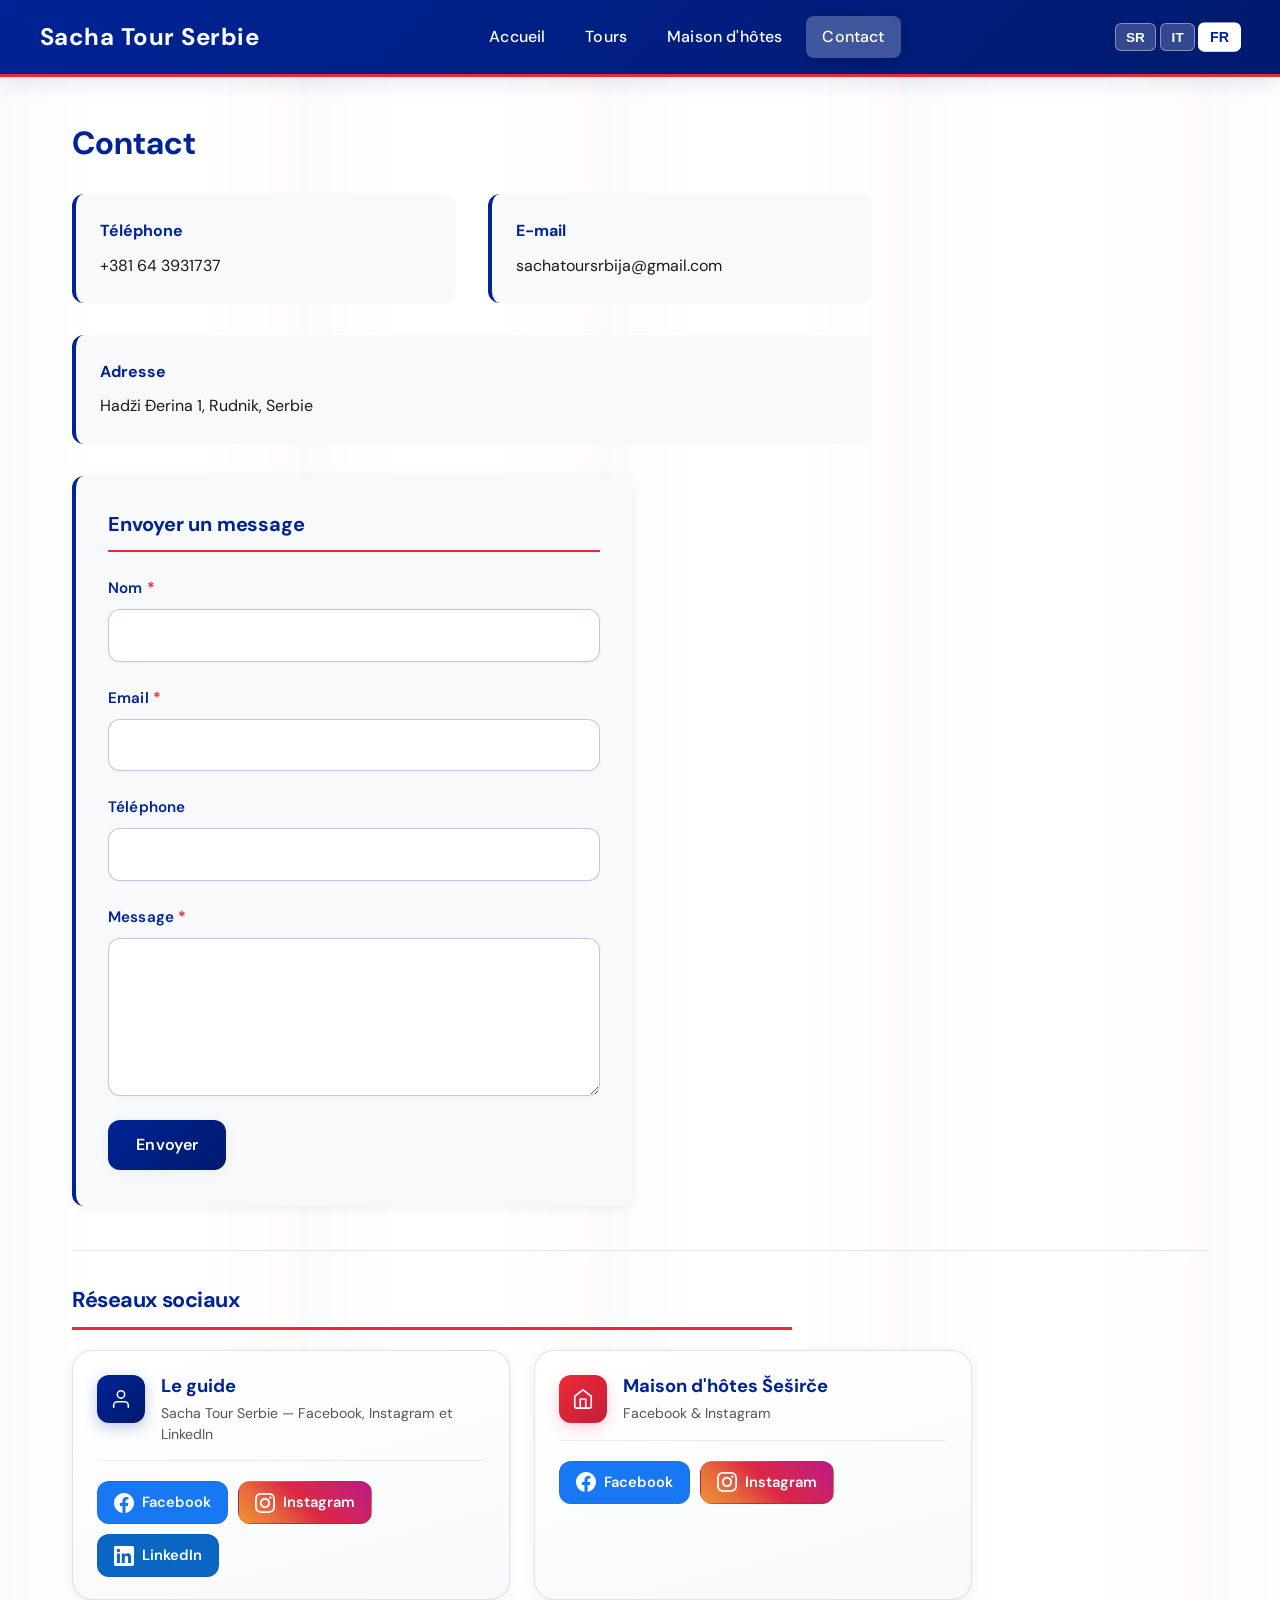
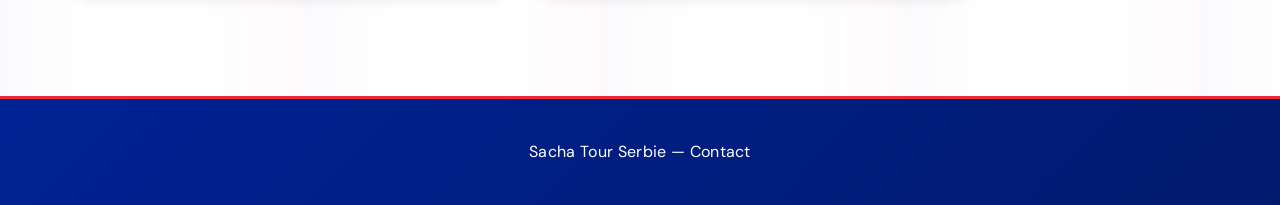
==== contact.html @ c653959e "first commit" ====
<!DOCTYPE html>
<html lang="fr">
<head>
  <meta charset="UTF-8">
  <meta name="viewport" content="width=device-width, initial-scale=1.0">
  <title>Sacha Tours — Contact</title>
  <link rel="preconnect" href="https://fonts.googleapis.com">
  <link rel="preconnect" href="https://fonts.gstatic.com" crossorigin>
  <link href="https://fonts.googleapis.com/css2?family=DM+Sans:ital,opsz,wght@0,9..40,400;0,9..40,500;0,9..40,600;0,9..40,700;1,9..40,400&display=swap" rel="stylesheet">
  <link rel="stylesheet" href="css/style.css">
</head>
<body>
  <header class="site-header">
    <div class="header-inner">
      <a href="index.html" class="site-logo" data-i18n="meta.siteName">Sacha Tours</a>
      <nav class="nav-main">
        <a href="index.html" data-i18n="nav.home">Accueil</a>
        <a href="tours.html" data-i18n="nav.tours">Tours</a>
        <a href="household.html" data-i18n="nav.household">Maison</a>
        <a href="contact.html" class="active" data-i18n="nav.contact">Contact</a>
      </nav>
      <div class="lang-switcher">
        <button type="button" data-lang="sr">SR</button>
        <button type="button" data-lang="it">IT</button>
        <button type="button" data-lang="fr">FR</button>
      </div>
    </div>
  </header>

  <main class="contact-page">
    <h1 data-i18n="contact.pageTitle">Contact</h1>
    <div class="contact-grid">
      <div class="contact-block">
        <h3 data-i18n="contact.phoneLabel">Téléphone</h3>
        <p><a href="tel:+381XXXXXXXXX" id="contact-phone">+381 XX XXX XXXX</a></p>
      </div>
      <div class="contact-block">
        <h3 data-i18n="contact.emailLabel">E-mail</h3>
        <p><a href="mailto:contact@example.com" id="contact-email">contact@example.com</a></p>
      </div>
      <div class="contact-block" style="grid-column: 1 / -1;">
        <h3 data-i18n="contact.addressLabel">Adresse</h3>
        <p id="contact-address" data-i18n="contact.address">Rue exemple 123, Belgrade, Serbie</p>
      </div>
    </div>

    <section class="contact-form-section">
      <h2 class="contact-section-title" id="contact-form-title" data-i18n="contact.formTitle">Envoyer un message</h2>
      <form class="contact-form" id="contact-form" novalidate>
        <div class="contact-form-row">
          <label for="contact-name"><span id="label-name" data-i18n="contact.formName">Nom</span> <span class="required">*</span></label>
          <input type="text" id="contact-name" name="name" required autocomplete="name">
        </div>
        <div class="contact-form-row">
          <label for="contact-email-field"><span id="label-email" data-i18n="contact.formEmail">Email</span> <span class="required">*</span></label>
          <input type="email" id="contact-email-field" name="email" required autocomplete="email">
        </div>
        <div class="contact-form-row">
          <label for="contact-phone-field"><span id="label-phone" data-i18n="contact.formPhone">Téléphone</span></label>
          <input type="tel" id="contact-phone-field" name="phone" autocomplete="tel">
        </div>
        <div class="contact-form-row">
          <label for="contact-message"><span id="label-message" data-i18n="contact.formMessage">Message</span> <span class="required">*</span></label>
          <textarea id="contact-message" name="message" rows="5" required></textarea>
        </div>
        <p class="contact-form-message" id="contact-form-feedback" aria-live="polite" hidden></p>
        <button type="submit" class="contact-form-submit" id="contact-form-send">
          <span id="btn-send-text" data-i18n="contact.formSend">Envoyer</span>
        </button>
      </form>
    </section>

    <section class="contact-social-region" aria-labelledby="contact-social-region-title">
      <h2 id="contact-social-region-title" class="contact-social-region-title" data-i18n="contact.socialBlockTitle">Réseaux sociaux</h2>
      <div class="contact-social-grid">
        <article class="contact-social-card" aria-labelledby="contact-social-guide-heading">
          <header class="contact-social-card-head">
            <span class="contact-social-card-badge contact-social-card-badge--guide" aria-hidden="true">
              <svg xmlns="http://www.w3.org/2000/svg" width="22" height="22" viewBox="0 0 24 24" fill="none" stroke="currentColor" stroke-width="1.75" stroke-linecap="round" stroke-linejoin="round"><path d="M20 21v-2a4 4 0 0 0-4-4H8a4 4 0 0 0-4 4v2"/><circle cx="12" cy="7" r="4"/></svg>
            </span>
            <div class="contact-social-card-titles">
              <h3 id="contact-social-guide-heading" class="contact-social-card-title" data-i18n="contact.guideSection">Le guide</h3>
              <p class="contact-social-card-sub" data-i18n="contact.guideSocialSubtitle">Sacha Tour Serbie</p>
            </div>
          </header>
          <div class="contact-social-buttons" id="contact-guide-links"></div>
        </article>
        <article class="contact-social-card" aria-labelledby="contact-social-house-heading">
          <header class="contact-social-card-head">
            <span class="contact-social-card-badge contact-social-card-badge--house" aria-hidden="true">
              <svg xmlns="http://www.w3.org/2000/svg" width="22" height="22" viewBox="0 0 24 24" fill="none" stroke="currentColor" stroke-width="1.75" stroke-linecap="round" stroke-linejoin="round"><path d="M3 9l9-7 9 7v11a2 2 0 0 1-2 2H5a2 2 0 0 1-2-2z"/><polyline points="9 22 9 12 15 12 15 22"/></svg>
            </span>
            <div class="contact-social-card-titles">
              <h3 id="contact-social-house-heading" class="contact-social-card-title" data-i18n="contact.householdSection">Maison d'hôtes</h3>
              <p class="contact-social-card-sub" data-i18n="contact.householdSocialSubtitle">Facebook &amp; Instagram</p>
            </div>
          </header>
          <div class="contact-social-buttons" id="contact-household-links"></div>
        </article>
      </div>
    </section>
  </main>

  <footer class="site-footer">
    <p><a href="index.html" data-i18n="meta.siteName">Sacha Tours</a> — <a href="contact.html" data-i18n="nav.contact">Contact</a></p>
  </footer>

  <script src="js/main.js"></script>
  <script>
    (function () {
      function escapeHtml(s) { var d = document.createElement('div'); d.textContent = s == null ? '' : s; return d.innerHTML; }
      function renderContact() {
        var c = window.Sacha && window.Sacha.content();
        if (!c || !c.contact) return;
        var lang = window.Sacha.lang();
        var C = c.contact;
        var phoneEl = document.getElementById('contact-phone');
        var emailEl = document.getElementById('contact-email');
        if (phoneEl) { phoneEl.textContent = C.phone || ''; phoneEl.href = 'tel:' + (C.phone || '').replace(/\s/g, ''); }
        if (emailEl) { emailEl.textContent = C.email || ''; emailEl.href = 'mailto:' + (C.email || ''); }
        var addr = document.getElementById('contact-address');
        if (addr && C.address) addr.textContent = C.address[lang] || C.address.fr || C.address;
        var emptyMsg = (C.socialEmpty && (C.socialEmpty[lang] || C.socialEmpty.fr)) || '—';
        var icons = {
          facebook: '<svg class="contact-social-btn-icon" xmlns="http://www.w3.org/2000/svg" width="20" height="20" viewBox="0 0 24 24" fill="currentColor" aria-hidden="true"><path d="M24 12.073c0-6.627-5.373-12-12-12s-12 5.373-12 12c0 5.99 4.388 10.954 10.125 11.854v-8.385H7.078v-3.47h3.047V9.43c0-3.007 1.792-4.669 4.533-4.669 1.312 0 2.686.235 2.686.235v2.953H15.83c-1.491 0-1.956.925-1.956 1.874v2.25h3.328l-.532 3.47h-2.796v8.385C19.612 23.027 24 18.062 24 12.073z"/></svg>',
          linkedin: '<svg class="contact-social-btn-icon" xmlns="http://www.w3.org/2000/svg" width="20" height="20" viewBox="0 0 24 24" fill="currentColor" aria-hidden="true"><path d="M20.447 20.452h-3.554v-5.569c0-1.328-.027-3.037-1.852-3.037-1.853 0-2.136 1.445-2.136 2.939v5.667H9.351V9h3.414v1.561h.046c.477-.9 1.637-1.85 3.37-1.85 3.601 0 4.267 2.37 4.267 5.455v6.286zM5.337 7.433c-1.144 0-2.063-.926-2.063-2.065 0-1.138.92-2.063 2.063-2.063 1.14 0 2.064.925 2.064 2.063 0 1.139-.925 2.065-2.064 2.065zm1.782 13.019H3.555V9h3.564v11.452zM22.225 0H1.771C.792 0 0 .774 0 1.729v20.542C0 23.227.792 24 1.771 24h20.451C23.2 24 24 23.227 24 22.271V1.729C24 .774 23.2 0 22.222 0h.003z"/></svg>',
          instagram: '<svg class="contact-social-btn-icon" xmlns="http://www.w3.org/2000/svg" width="20" height="20" viewBox="0 0 24 24" fill="currentColor" aria-hidden="true"><path d="M12 2.163c3.204 0 3.584.012 4.85.07 3.252.148 4.771 1.691 4.919 4.919.058 1.265.069 1.645.069 4.849 0 3.205-.012 3.584-.069 4.849-.149 3.225-1.664 4.771-4.919 4.919-1.266.058-1.644.07-4.85.07-3.204 0-3.584-.012-4.849-.07-3.26-.149-4.771-1.699-4.919-4.92-.058-1.265-.07-1.644-.07-4.849 0-3.204.013-3.583.07-4.849.149-3.227 1.664-4.771 4.919-4.919 1.266-.057 1.645-.069 4.849-.069zm0-2.163c-3.259 0-3.667.014-4.947.072-4.358.2-6.78 2.618-6.98 6.98-.059 1.281-.073 1.689-.073 4.948 0 3.259.014 3.668.072 4.948.2 4.358 2.618 6.78 6.98 6.98 1.281.058 1.689.072 4.948.072 3.259 0 3.668-.014 4.948-.072 4.354-.2 6.782-2.618 6.979-6.98.059-1.28.073-1.689.073-4.948 0-3.259-.014-3.667-.072-4.947-.196-4.354-2.617-6.78-6.979-6.98-1.281-.059-1.69-.073-4.949-.073zm0 5.838c-3.403 0-6.162 2.759-6.162 6.162s2.759 6.163 6.162 6.163 6.162-2.759 6.162-6.163c0-3.403-2.759-6.162-6.162-6.162zm0 10.162c-2.209 0-4-1.79-4-4 0-2.209 1.791-4 4-4s4 1.791 4 4c0 2.21-1.791 4-4 4zm6.406-11.845c-.796 0-1.441.645-1.441 1.44s.645 1.44 1.441 1.44c.795 0 1.439-.645 1.439-1.44s-.644-1.44-1.439-1.44z"/></svg>'
        };
        function socialBtn(url, network, label) {
          return '<a class="contact-social-btn contact-social-btn--' + escapeHtml(network) + '" href="' + escapeHtml(url) + '" target="_blank" rel="noopener noreferrer" aria-label="' + escapeHtml(label) + '">' +
            icons[network] + '<span class="contact-social-btn-label">' + escapeHtml(label) + '</span></a>';
        }
        var guide = C.guide || {};
        var guideLinks = document.getElementById('contact-guide-links');
        if (guideLinks) {
          var html = [];
          if (guide.facebook) html.push(socialBtn(guide.facebook, 'facebook', 'Facebook'));
          if (guide.instagram) html.push(socialBtn(guide.instagram, 'instagram', 'Instagram'));
          if (guide.linkedin) html.push(socialBtn(guide.linkedin, 'linkedin', 'LinkedIn'));
          guideLinks.innerHTML = html.length ? html.join('') : '<p class="contact-social-empty">' + escapeHtml(emptyMsg) + '</p>';
        }
        var house = C.household || {};
        var houseLinks = document.getElementById('contact-household-links');
        if (houseLinks) {
          var h = [];
          if (house.facebook) h.push(socialBtn(house.facebook, 'facebook', 'Facebook'));
          if (house.instagram) h.push(socialBtn(house.instagram, 'instagram', 'Instagram'));
          houseLinks.innerHTML = h.length ? h.join('') : '<p class="contact-social-empty">' + escapeHtml(emptyMsg) + '</p>';
        }
      }
      window.renderPageContent = renderContact;
      if (window.Sacha && window.Sacha.content()) renderContact();
      var form = document.getElementById('contact-form');
      var feedback = document.getElementById('contact-form-feedback');
      var sendBtn = document.getElementById('contact-form-send');
      if (form && feedback && sendBtn) {
        form.addEventListener('submit', function (e) {
          e.preventDefault();
          feedback.hidden = true;
          feedback.classList.remove('success', 'error');
          form.querySelectorAll('.contact-form-row input.error, .contact-form-row textarea.error').forEach(function (el) { el.classList.remove('error'); });
          var name = (form.querySelector('[name="name"]') || {}).value || '';
          var email = (form.querySelector('[name="email"]') || {}).value || '';
          var message = (form.querySelector('[name="message"]') || {}).value || '';
          var lang = window.Sacha ? window.Sacha.lang() : 'fr';
          var content = window.Sacha && window.Sacha.content();
          var t = content && content.contact ? function (key) { var v = content.contact[key]; return v && (v[lang] || v.fr) || key; } : function (k) { return k; };
          if (!name.trim() || !email.trim() || !message.trim()) {
            feedback.textContent = t('formError');
            feedback.classList.add('error');
            feedback.hidden = false;
            form.querySelectorAll('[name="name"], [name="email"], [name="message"]').forEach(function (el) { if (!el.value.trim()) el.classList.add('error'); });
            return;
          }
          sendBtn.disabled = true;
          feedback.textContent = t('formSuccess');
          feedback.classList.add('success');
          feedback.hidden = false;
          sendBtn.disabled = false;
        });
      }
    })();
  </script>
</body>
</html>
---- css/style.css ----
/* French flag palette */
:root {
  --france-blue: #002395;
  --france-white: #ffffff;
  --france-red: #ed2939;
  --blue-dark: #001a6e;
  --red-dark: #c41e3a;
  --text-dark: #1a1a1a;
  --text-muted: #555;
  --gray-light: #f8f9fa;
  --gray-bg: #f0f2f5;
  --shadow: 0 4px 20px rgba(0, 35, 149, 0.12);
  --shadow-hover: 0 12px 40px rgba(0, 35, 149, 0.2);
  --shadow-soft: 0 2px 12px rgba(0, 0, 0, 0.06);
  --radius: 12px;
  --radius-lg: 20px;
  --transition: 0.25s ease;
  --transition-slow: 0.4s ease;
}

* {
  box-sizing: border-box;
  margin: 0;
  padding: 0;
}

html {
  scroll-behavior: smooth;
}

body {
  font-family: 'DM Sans', 'Segoe UI', system-ui, -apple-system, sans-serif;
  color: var(--text-dark);
  line-height: 1.65;
  background: var(--france-white);
  background-image:
    linear-gradient(180deg, transparent 0%, transparent 100%),
    linear-gradient(90deg, rgba(0, 35, 149, 0.02) 0%, transparent 33%, transparent 66%, rgba(237, 41, 57, 0.02) 100%);
  background-size: 100% 100%, 300px 100%;
}

img {
  max-width: 100%;
  height: auto;
  display: block;
}

a {
  color: var(--france-blue);
  text-decoration: none;
  transition: color var(--transition);
}
a:hover {
  color: var(--red-dark);
}

/* Header */
.site-header {
  background: linear-gradient(135deg, var(--france-blue) 0%, var(--blue-dark) 100%);
  color: var(--france-white);
  padding: 1rem 2rem;
  position: sticky;
  top: 0;
  z-index: 100;
  box-shadow: var(--shadow);
  border-bottom: 3px solid var(--france-red);
}

.header-inner {
  max-width: 1200px;
  margin: 0 auto;
  display: flex;
  align-items: center;
  justify-content: space-between;
  flex-wrap: wrap;
  gap: 1rem;
}

.site-logo {
  font-weight: 700;
  font-size: 1.5rem;
  letter-spacing: 0.02em;
  color: var(--france-white);
  transition: opacity var(--transition), transform var(--transition);
}
.site-logo:hover {
  color: var(--france-white);
  opacity: 0.95;
  transform: translateY(-1px);
}

.nav-main {
  display: flex;
  gap: 0.5rem;
  flex-wrap: wrap;
}

.nav-main a {
  color: var(--france-white);
  padding: 0.5rem 1rem;
  border-radius: 8px;
  font-weight: 500;
  letter-spacing: 0.01em;
  transition: background var(--transition), color var(--transition), transform var(--transition);
}
.nav-main a:hover,
.nav-main a.active {
  background: rgba(255, 255, 255, 0.2);
  color: var(--france-white);
}
.nav-main a.active {
  background: rgba(255, 255, 255, 0.25);
  box-shadow: 0 2px 8px rgba(0, 0, 0, 0.15);
}

.lang-switcher {
  display: flex;
  gap: 0.25rem;
}

.lang-switcher button {
  background: rgba(255, 255, 255, 0.2);
  border: 1px solid rgba(255, 255, 255, 0.4);
  color: var(--france-white);
  padding: 0.35rem 0.65rem;
  border-radius: 6px;
  cursor: pointer;
  font-size: 0.85rem;
  font-weight: 600;
  transition: background var(--transition), border-color var(--transition), transform var(--transition);
}
.lang-switcher button:hover,
.lang-switcher button.active {
  background: var(--france-white);
  color: var(--france-blue);
  border-color: var(--france-white);
  transform: scale(1.05);
}

/* Main content */
main {
  min-height: 60vh;
  max-width: 1200px;
  margin: 0 auto;
  padding: 2.5rem 2rem;
}

/* Hero */
.hero {
  position: relative;
  min-height: 440px;
  display: flex;
  align-items: center;
  justify-content: center;
  text-align: center;
  color: var(--france-white);
  border-radius: var(--radius-lg);
  overflow: hidden;
  margin-bottom: 3.5rem;
  box-shadow: var(--shadow-hover);
}

.hero::after {
  content: '';
  position: absolute;
  bottom: 0;
  left: 0;
  right: 0;
  height: 6px;
  background: linear-gradient(90deg, var(--france-blue) 33%, var(--france-white) 33%, var(--france-white) 66%, var(--france-red) 66%);
  z-index: 2;
}

.hero-bg {
  position: absolute;
  inset: 0;
  background:
    radial-gradient(ellipse 120% 80% at 20% 20%, rgba(255, 255, 255, 0.12) 0%, transparent 50%),
    radial-gradient(ellipse 90% 70% at 85% 75%, rgba(237, 41, 57, 0.25) 0%, transparent 45%),
    linear-gradient(135deg, var(--france-blue) 0%, var(--blue-dark) 50%, var(--france-red) 100%);
  z-index: 0;
  transition: filter var(--transition-slow);
}

.hero:hover .hero-bg {
  filter: brightness(1.04);
}

@media (prefers-reduced-motion: reduce) {
  .hero-bg {
    transition: none;
  }
  .hero:hover .hero-bg {
    filter: none;
  }
}

.hero-overlay {
  position: absolute;
  inset: 0;
  background: linear-gradient(135deg, rgba(0, 35, 149, 0.88) 0%, rgba(0, 26, 110, 0.82) 50%, rgba(237, 41, 57, 0.65) 100%);
  z-index: 1;
}

.hero-content {
  position: relative;
  z-index: 2;
  padding: 2.5rem 2rem;
  max-width: 720px;
}

.hero h1 {
  font-size: clamp(1.85rem, 4.5vw, 2.75rem);
  margin-bottom: 1rem;
  font-weight: 700;
  letter-spacing: -0.02em;
  text-shadow: 0 2px 20px rgba(0, 0, 0, 0.35);
  line-height: 1.2;
}

.hero .subtitle {
  font-size: 1.15rem;
  margin-bottom: 1.5rem;
  opacity: 0.98;
  text-shadow: 0 1px 8px rgba(0, 0, 0, 0.2);
  max-width: 36em;
  margin-left: auto;
  margin-right: auto;
}

.hero .custom-note {
  background: rgba(255, 255, 255, 0.18);
  border-left: 4px solid var(--france-white);
  padding: 1rem 1.25rem;
  text-align: left;
  border-radius: 0 10px 10px 0;
  font-size: 0.95rem;
  backdrop-filter: blur(8px);
  box-shadow: var(--shadow-soft);
}

/* Section titles */
.section-title {
  font-size: 1.85rem;
  font-weight: 700;
  color: var(--france-blue);
  margin-bottom: 1.5rem;
  text-align: center;
  letter-spacing: -0.02em;
  position: relative;
  display: inline-block;
  width: 100%;
}
.section-title::after {
  content: '';
  display: block;
  width: 60px;
  height: 4px;
  background: linear-gradient(90deg, var(--france-blue), var(--france-red));
  margin: 0.75rem auto 0;
  border-radius: 2px;
}

/* Testimonials */
.testimonials {
  margin-bottom: 3.5rem;
}

.testimonials-grid {
  display: grid;
  grid-template-columns: repeat(auto-fit, minmax(280px, 1fr));
  gap: 1.5rem;
}

.testimonial-card {
  background: var(--france-white);
  border-radius: var(--radius);
  padding: 1.75rem;
  border-top: 4px solid var(--france-blue);
  box-shadow: var(--shadow);
  transition: box-shadow var(--transition), transform var(--transition), border-color var(--transition);
  border: 1px solid rgba(0, 35, 149, 0.08);
  border-top: 4px solid var(--france-blue);
}
.testimonial-card:hover {
  box-shadow: var(--shadow-hover);
  transform: translateY(-4px);
  border-top-color: var(--france-red);
}

.testimonial-card blockquote {
  font-style: italic;
  color: var(--text-dark);
  margin-bottom: 1rem;
  font-size: 1.02rem;
}

.testimonial-card .author {
  color: var(--france-red);
  font-weight: 600;
  font-size: 0.9rem;
}

/* Gallery grid */
.gallery-section {
  margin-bottom: 3.5rem;
}

.gallery-grid {
  display: grid;
  grid-template-columns: repeat(auto-fill, minmax(200px, 1fr));
  gap: 1.25rem;
}

.gallery-grid img {
  width: 100%;
  aspect-ratio: 4/3;
  object-fit: cover;
  border-radius: var(--radius);
  box-shadow: var(--shadow);
  transition: transform var(--transition), box-shadow var(--transition);
  border: 2px solid rgba(255, 255, 255, 0.9);
}
.gallery-grid img:hover {
  transform: scale(1.03);
  box-shadow: var(--shadow-hover);
}

/* Guide section */
.guide-section {
  display: grid;
  grid-template-columns: 1fr 1.5fr;
  gap: 2rem;
  align-items: center;
  margin-bottom: 3.5rem;
  padding: 2.5rem;
  background: linear-gradient(135deg, var(--gray-light) 0%, var(--france-white) 50%, rgba(237, 41, 57, 0.04) 100%);
  border-radius: var(--radius-lg);
  border: 1px solid rgba(0, 35, 149, 0.1);
  box-shadow: var(--shadow-soft);
}

@media (max-width: 768px) {
  .guide-section {
    grid-template-columns: 1fr;
    text-align: center;
  }
}

.guide-section .guide-image-wrap {
  position: relative;
  border-radius: var(--radius);
  overflow: hidden;
  box-shadow: var(--shadow);
  aspect-ratio: 1;
  width: 100%;
  background: linear-gradient(135deg, var(--france-blue), var(--france-red));
  min-height: 200px;
}
.guide-section .guide-image-wrap.img-placeholder {
  display: flex;
  align-items: center;
  justify-content: center;
  color: var(--france-white);
  font-size: 0.9rem;
}
.guide-section .guide-image-wrap .guide-image {
  position: absolute;
  inset: 0;
  width: 100%;
  height: 100%;
  object-fit: cover;
  display: block;
}

.guide-section h3 {
  color: var(--france-blue);
  margin-bottom: 0.5rem;
}

.guide-section .guide-desc {
  color: var(--text-muted);
}

/* Tour cards */
.tours-intro {
  text-align: center;
  margin-bottom: 2.5rem;
  padding: 0 1rem;
}

.tours-intro h1 {
  color: var(--france-blue);
  margin-bottom: 0.5rem;
  font-weight: 700;
  letter-spacing: -0.02em;
}

.tours-intro p {
  color: var(--text-muted);
  font-size: 1.05rem;
}

.tours-grid {
  display: grid;
  grid-template-columns: repeat(auto-fill, minmax(300px, 1fr));
  gap: 1.75rem;
}

.tour-card {
  background: var(--france-white);
  border-radius: var(--radius-lg);
  overflow: hidden;
  box-shadow: var(--shadow);
  border: 1px solid rgba(0, 35, 149, 0.1);
  transition: box-shadow var(--transition), transform var(--transition), border-color var(--transition);
  cursor: pointer;
  text-decoration: none;
  color: inherit;
  display: block;
}
.tour-card:hover {
  box-shadow: var(--shadow-hover);
  transform: translateY(-6px);
  color: inherit;
  border-color: rgba(0, 35, 149, 0.2);
}

.tour-card-image {
  width: 100%;
  aspect-ratio: 16/10;
  object-fit: cover;
  background: linear-gradient(135deg, var(--gray-light), var(--gray-bg));
  transition: transform var(--transition-slow);
}
.tour-card:hover .tour-card-image {
  transform: scale(1.05);
}

.tour-card-body {
  padding: 1.5rem;
}

.tour-card h3 {
  color: var(--france-blue);
  margin-bottom: 0.5rem;
  font-size: 1.25rem;
  font-weight: 700;
  letter-spacing: -0.01em;
}

.tour-card .short-desc {
  color: var(--text-muted);
  font-size: 0.95rem;
  margin-bottom: 1rem;
  line-height: 1.5;
}

.tour-card .price {
  color: var(--france-red);
  font-weight: 700;
  font-size: 1.15rem;
}

/* Tour detail */
.tour-detail-header {
  margin-bottom: 2rem;
}

.tour-detail-header h1 {
  color: var(--france-blue);
  margin-bottom: 0.5rem;
}

.tour-detail-header .price-tag {
  font-size: 1.25rem;
  color: var(--france-red);
  font-weight: 700;
}

.tour-detail-content {
  display: grid;
  grid-template-columns: 1fr 320px;
  gap: 2rem;
  align-items: start;
}

@media (max-width: 900px) {
  .tour-detail-content {
    grid-template-columns: 1fr;
  }
}

.tour-detail-details {
  margin-bottom: 1.5rem;
}

.tour-detail-details h2 {
  font-size: 1.25rem;
  color: var(--france-blue);
  margin-bottom: 0.75rem;
}

.tour-gallery {
  display: grid;
  grid-template-columns: repeat(auto-fill, minmax(180px, 1fr));
  gap: 1rem;
  margin-top: 1.5rem;
}

.tour-gallery img {
  width: 100%;
  aspect-ratio: 4/3;
  object-fit: cover;
  border-radius: var(--radius);
  cursor: pointer;
  transition: transform var(--transition);
}
.tour-gallery img:hover {
  transform: scale(1.03);
}

.tour-detail-sidebar {
  position: sticky;
  top: 100px;
  background: var(--gray-light);
  padding: 1.5rem;
  border-radius: var(--radius);
  border: 1px solid rgba(0, 35, 149, 0.1);
}

.tour-detail-sidebar .price-box {
  font-size: 1.5rem;
  color: var(--france-red);
  font-weight: 700;
  margin-bottom: 1rem;
}

.back-link {
  display: inline-flex;
  align-items: center;
  gap: 0.5rem;
  color: var(--france-blue);
  font-weight: 600;
  margin-bottom: 1rem;
  transition: color var(--transition), gap var(--transition);
}
.back-link:hover {
  color: var(--red-dark);
  gap: 0.65rem;
}

/* Household */
.household-intro {
  margin-bottom: 2rem;
}

.household-intro h1 {
  color: var(--france-blue);
  margin-bottom: 1rem;
}

.household-offers {
  margin: 2rem 0;
}

.household-offers h2 {
  font-size: 1.25rem;
  color: var(--france-blue);
  margin-bottom: 1rem;
}

.household-offers ul {
  list-style: none;
}

.household-offers li {
  padding: 0.5rem 0;
  padding-left: 1.5rem;
  position: relative;
}
.household-offers li::before {
  content: '';
  position: absolute;
  left: 0;
  top: 0.85em;
  width: 8px;
  height: 8px;
  background: var(--france-red);
  border-radius: 50%;
}

.household-gallery {
  display: grid;
  grid-template-columns: repeat(auto-fill, minmax(260px, 1fr));
  gap: 1rem;
  margin: 2rem 0;
}

.household-gallery img {
  width: 100%;
  aspect-ratio: 4/3;
  object-fit: cover;
  border-radius: var(--radius);
  box-shadow: var(--shadow);
}

.household-social {
  margin-top: 2rem;
  padding: 1.5rem;
  background: var(--gray-light);
  border-radius: var(--radius);
}

.household-social h3 {
  color: var(--france-blue);
  margin-bottom: 1rem;
}

.household-social .social-links {
  display: flex;
  gap: 1rem;
  flex-wrap: wrap;
}

.household-social a {
  display: inline-flex;
  align-items: center;
  gap: 0.5rem;
  padding: 0.5rem 1rem;
  background: var(--france-blue);
  color: var(--france-white) !important;
  border-radius: 8px;
  font-weight: 500;
  transition: background var(--transition), transform var(--transition);
}
.household-social a:hover {
  background: var(--blue-dark);
  color: var(--france-white);
  transform: translateY(-2px);
}

/* Contact */
.contact-grid {
  display: grid;
  grid-template-columns: 1fr 1fr;
  gap: 2rem;
  max-width: 800px;
}

@media (max-width: 600px) {
  .contact-grid {
    grid-template-columns: 1fr;
  }
}

.contact-page h1 {
  color: var(--france-blue);
  margin-bottom: 1.5rem;
}

.contact-block {
  padding: 1.5rem;
  background: var(--gray-light);
  border-radius: var(--radius);
  border-left: 4px solid var(--france-blue);
  transition: box-shadow var(--transition), transform var(--transition);
}
.contact-block:hover {
  box-shadow: var(--shadow-soft);
  transform: translateX(4px);
}

.contact-block h3 {
  font-size: 1rem;
  color: var(--france-blue);
  margin-bottom: 0.5rem;
}

.contact-block p,
.contact-block a {
  color: var(--text-dark);
}

.contact-section-title {
  font-size: 1.1rem;
  color: var(--france-blue);
  margin: 2rem 0 1rem;
  padding-bottom: 0.5rem;
  border-bottom: 2px solid var(--france-red);
}

/* Contact form */
.contact-form-section {
  max-width: 560px;
  margin-top: 2rem;
  padding: 2rem 2rem 2.25rem;
  background: var(--gray-light);
  border-radius: var(--radius);
  border-left: 4px solid var(--france-blue);
  box-shadow: var(--shadow-soft);
  transition: box-shadow var(--transition), transform var(--transition);
}

.contact-form-section:hover {
  box-shadow: var(--shadow);
}

.contact-form-section .contact-section-title {
  margin-top: 0;
  margin-bottom: 1.5rem;
  font-size: 1.25rem;
  font-weight: 700;
  letter-spacing: -0.01em;
  padding-bottom: 0.6rem;
  border-bottom: 2px solid var(--france-red);
}

.contact-form {
  display: flex;
  flex-direction: column;
  gap: 1.5rem;
}

.contact-form-row {
  display: flex;
  flex-direction: column;
}

.contact-form-row label {
  display: block;
  font-size: 0.95rem;
  font-weight: 600;
  color: var(--france-blue);
  margin-bottom: 0.5rem;
  letter-spacing: 0.01em;
}

.contact-form-row .required {
  color: var(--france-red);
  font-weight: 700;
}

.contact-form-row input,
.contact-form-row textarea {
  width: 100%;
  padding: 0.75rem 1rem;
  font: inherit;
  font-size: 1rem;
  border: 1px solid rgba(0, 35, 149, 0.25);
  border-radius: var(--radius);
  background: var(--france-white);
  color: var(--text-dark);
  transition: border-color var(--transition), box-shadow var(--transition);
  box-shadow: 0 1px 3px rgba(0, 0, 0, 0.04);
}

.contact-form-row input::placeholder,
.contact-form-row textarea::placeholder {
  color: var(--text-muted);
  opacity: 0.8;
}

.contact-form-row input:focus,
.contact-form-row textarea:focus {
  outline: none;
  border-color: var(--france-blue);
  box-shadow: 0 0 0 3px rgba(0, 35, 149, 0.15);
}

.contact-form-row input.error,
.contact-form-row textarea.error {
  border-color: var(--france-red);
  box-shadow: 0 0 0 2px rgba(237, 41, 57, 0.15);
}

.contact-form-row textarea {
  resize: vertical;
  min-height: 140px;
}

.contact-form-message {
  font-size: 0.95rem;
  padding: 1rem 1.25rem;
  border-radius: var(--radius);
  margin: 0;
  font-weight: 500;
}

.contact-form-message.success {
  background: rgba(0, 35, 149, 0.08);
  color: var(--france-blue);
  border: 1px solid rgba(0, 35, 149, 0.2);
}

.contact-form-message.error {
  background: rgba(237, 41, 57, 0.08);
  color: var(--red-dark);
  border: 1px solid rgba(237, 41, 57, 0.25);
}

.contact-form-submit {
  align-self: flex-start;
  padding: 0.75rem 1.75rem;
  font: inherit;
  font-size: 1rem;
  font-weight: 600;
  letter-spacing: 0.02em;
  color: var(--france-white);
  background: linear-gradient(135deg, var(--france-blue) 0%, var(--blue-dark) 100%);
  border: none;
  border-radius: var(--radius);
  cursor: pointer;
  box-shadow: var(--shadow-soft);
  transition: box-shadow var(--transition), transform var(--transition), opacity var(--transition);
}

.contact-form-submit:hover {
  box-shadow: var(--shadow);
  transform: translateY(-2px);
  opacity: 0.98;
}

.contact-form-submit:disabled {
  opacity: 0.7;
  cursor: not-allowed;
  transform: none;
}

.contact-links {
  display: flex;
  flex-wrap: wrap;
  gap: 0.75rem;
}

.contact-links a {
  display: inline-flex;
  align-items: center;
  gap: 0.4rem;
  padding: 0.4rem 0.8rem;
  background: var(--france-white);
  border: 1px solid var(--france-blue);
  color: var(--france-blue);
  border-radius: 8px;
  font-size: 0.9rem;
  transition: background var(--transition), color var(--transition);
}
.contact-links a:hover {
  background: var(--france-blue);
  color: var(--france-white);
}

/* Contact — social cards */
.contact-social-region {
  margin-top: 2.75rem;
  padding-top: 2rem;
  border-top: 1px solid rgba(0, 35, 149, 0.12);
}

.contact-social-region-title {
  font-size: 1.35rem;
  font-weight: 700;
  color: var(--france-blue);
  letter-spacing: -0.02em;
  margin-bottom: 1.25rem;
  padding-bottom: 0.5rem;
  border-bottom: 3px solid var(--france-red);
  max-width: 720px;
}

.contact-social-grid {
  display: grid;
  grid-template-columns: repeat(2, 1fr);
  gap: 1.5rem;
  max-width: 900px;
}

@media (max-width: 700px) {
  .contact-social-grid {
    grid-template-columns: 1fr;
  }
}

.contact-social-card {
  background: linear-gradient(165deg, var(--france-white) 0%, var(--gray-light) 100%);
  border: 1px solid rgba(0, 35, 149, 0.12);
  border-radius: var(--radius-lg);
  padding: 1.5rem 1.5rem 1.35rem;
  box-shadow: var(--shadow-soft);
  transition: box-shadow var(--transition), border-color var(--transition), transform var(--transition);
}

.contact-social-card:hover {
  box-shadow: var(--shadow);
  border-color: rgba(0, 35, 149, 0.2);
}

.contact-social-card-head {
  display: flex;
  align-items: flex-start;
  gap: 1rem;
  margin-bottom: 1.25rem;
  padding-bottom: 1rem;
  border-bottom: 1px solid rgba(0, 35, 149, 0.08);
}

.contact-social-card-badge {
  flex-shrink: 0;
  width: 48px;
  height: 48px;
  display: flex;
  align-items: center;
  justify-content: center;
  border-radius: var(--radius);
  color: var(--france-white);
}

.contact-social-card-badge--guide {
  background: linear-gradient(135deg, var(--france-blue) 0%, var(--blue-dark) 100%);
  box-shadow: 0 4px 14px rgba(0, 35, 149, 0.25);
}

.contact-social-card-badge--house {
  background: linear-gradient(135deg, var(--france-red) 0%, var(--red-dark) 100%);
  box-shadow: 0 4px 14px rgba(237, 41, 57, 0.22);
}

.contact-social-card-titles {
  min-width: 0;
}

.contact-social-card-title {
  font-size: 1.15rem;
  font-weight: 700;
  color: var(--france-blue);
  margin: 0 0 0.35rem;
  line-height: 1.25;
}

.contact-social-card-sub {
  font-size: 0.88rem;
  color: var(--text-muted);
  line-height: 1.45;
  margin: 0;
}

.contact-social-buttons {
  display: flex;
  flex-wrap: wrap;
  gap: 0.65rem;
}

.contact-social-empty {
  font-size: 0.9rem;
  color: var(--text-muted);
  font-style: italic;
  margin: 0;
}

.contact-social-btn {
  display: inline-flex;
  align-items: center;
  gap: 0.5rem;
  padding: 0.65rem 1rem;
  font-size: 0.92rem;
  font-weight: 600;
  text-decoration: none;
  border-radius: var(--radius);
  border: 1px solid transparent;
  transition: transform var(--transition), box-shadow var(--transition), background var(--transition), color var(--transition), border-color var(--transition);
}

.contact-social-btn-icon {
  flex-shrink: 0;
  width: 20px;
  height: 20px;
}

.contact-social-btn-label {
  line-height: 1;
}

.contact-social-btn--facebook {
  background: #1877f2;
  color: #fff;
  border-color: rgba(0, 0, 0, 0.06);
}

.contact-social-btn--facebook:hover {
  background: #166fe5;
  color: #fff;
  transform: translateY(-2px);
  box-shadow: 0 6px 20px rgba(24, 119, 242, 0.35);
}

.contact-social-btn--instagram {
  background: linear-gradient(45deg, #f09433 0%, #e6683c 25%, #dc2743 50%, #cc2366 75%, #bc1888 100%);
  color: #fff;
  border-color: rgba(0, 0, 0, 0.08);
}

.contact-social-btn--instagram:hover {
  color: #fff;
  filter: brightness(1.05);
  transform: translateY(-2px);
  box-shadow: 0 6px 20px rgba(188, 24, 136, 0.35);
}

.contact-social-btn--linkedin {
  background: #0a66c2;
  color: #fff;
  border-color: rgba(0, 0, 0, 0.06);
}

.contact-social-btn--linkedin:hover {
  background: #095195;
  color: #fff;
  transform: translateY(-2px);
  box-shadow: 0 6px 20px rgba(10, 102, 194, 0.35);
}

@media (prefers-reduced-motion: reduce) {
  .contact-social-card:hover,
  .contact-social-btn--facebook:hover,
  .contact-social-btn--instagram:hover,
  .contact-social-btn--linkedin:hover {
    transform: none;
  }
}

/* Footer */
.site-footer {
  background: linear-gradient(135deg, var(--france-blue) 0%, var(--blue-dark) 100%);
  color: var(--france-white);
  padding: 2.5rem 2rem;
  margin-top: 3.5rem;
  text-align: center;
  border-top: 3px solid var(--france-red);
}

.site-footer p {
  letter-spacing: 0.02em;
}

.site-footer a {
  color: var(--france-white);
  transition: opacity var(--transition);
}
.site-footer a:hover {
  text-decoration: underline;
  opacity: 0.95;
}

/* Lightbox for tour gallery */
.lightbox {
  display: none;
  position: fixed;
  inset: 0;
  background: rgba(0, 0, 0, 0.9);
  z-index: 1000;
  align-items: center;
  justify-content: center;
  padding: 2rem;
}
.lightbox.active {
  display: flex;
}

.lightbox img {
  max-width: 90%;
  max-height: 90vh;
  object-fit: contain;
  border-radius: 8px;
}

.lightbox-close {
  position: absolute;
  top: 1rem;
  right: 1.5rem;
  background: var(--france-white);
  color: var(--france-blue);
  border: none;
  width: 40px;
  height: 40px;
  border-radius: 50%;
  font-size: 1.5rem;
  cursor: pointer;
  line-height: 1;
  transition: background var(--transition), color var(--transition);
}
.lightbox-close:hover {
  background: var(--france-red);
  color: var(--france-white);
}

/* Placeholder for missing images */
.img-placeholder {
  background: linear-gradient(135deg, var(--france-blue) 0%, var(--france-red) 100%);
  display: flex;
  align-items: center;
  justify-content: center;
  color: var(--france-white);
  font-size: 0.9rem;
  text-align: center;
  padding: 1rem;
}

/* Focus visible for accessibility */
a:focus-visible,
button:focus-visible,
input:focus-visible,
textarea:focus-visible {
  outline: 2px solid var(--france-blue);
  outline-offset: 2px;
}
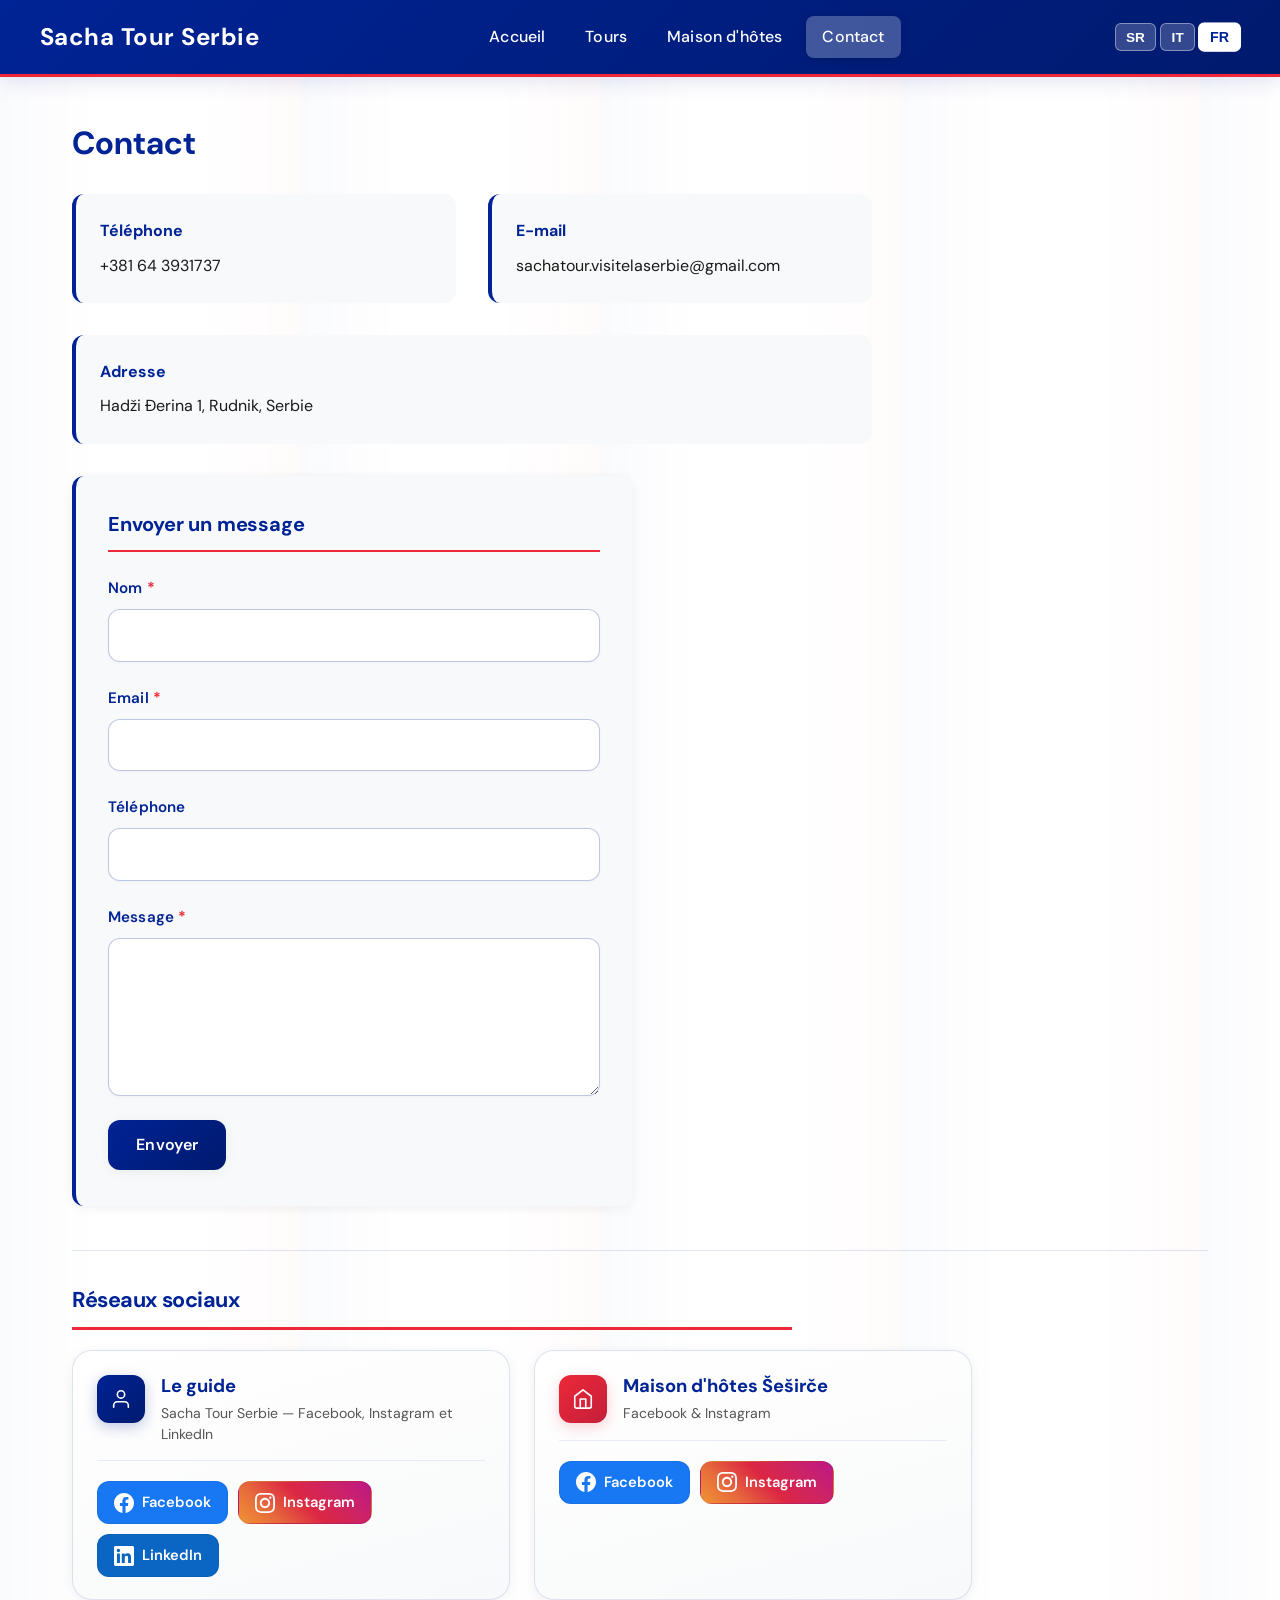
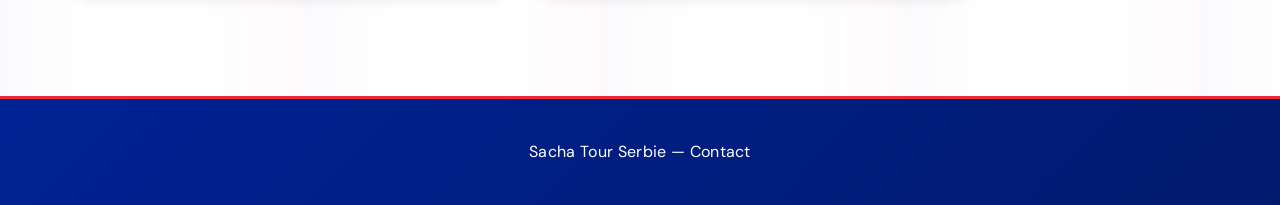
==== commit 3a7a3782: "Fix email" ====
--- a/contact.html
+++ b/contact.html
@@ -36,7 +36,7 @@
       </div>
       <div class="contact-block">
         <h3 data-i18n="contact.emailLabel">E-mail</h3>
-        <p><a href="mailto:contact@example.com" id="contact-email">contact@example.com</a></p>
+        <p><a href="mailto:sachatour.visitelaserbie@gmail.com" id="contact-email">sachatour.visitelaserbie@gmail.com</a></p>
       </div>
       <div class="contact-block" style="grid-column: 1 / -1;">
         <h3 data-i18n="contact.addressLabel">Adresse</h3>
@@ -154,29 +154,115 @@
       var feedback = document.getElementById('contact-form-feedback');
       var sendBtn = document.getElementById('contact-form-send');
       if (form && feedback && sendBtn) {
+        var CONTACT_LAST_SUBMIT_KEY = 'sachaContactFormLastSubmitTs';
+        var RATE_LIMIT_MS = 60 * 1000;
+
+        function countLetters(str) {
+          var m = String(str).match(/\p{L}/gu);
+          return m ? m.length : 0;
+        }
+        function isValidEmail(s) {
+          return /^[^\s@]+@[^\s@]+\.[^\s@]+$/.test(String(s).trim());
+        }
+        function contactApiUrl() {
+          return '/.netlify/functions/send-contact-email';
+        }
+        function tContact(key) {
+          var content = window.Sacha && window.Sacha.content();
+          var v = content && content.contact && content.contact[key];
+          var lang = window.Sacha ? window.Sacha.lang() : 'fr';
+          return (v && (v[lang] || v.fr)) || key;
+        }
+        function restoreSendButton() {
+          var label = tContact('formSend');
+          sendBtn.innerHTML =
+            '<span id="btn-send-text" data-i18n="contact.formSend">' + escapeHtml(label) + '</span>';
+        }
+
         form.addEventListener('submit', function (e) {
           e.preventDefault();
           feedback.hidden = true;
           feedback.classList.remove('success', 'error');
           form.querySelectorAll('.contact-form-row input.error, .contact-form-row textarea.error').forEach(function (el) { el.classList.remove('error'); });
-          var name = (form.querySelector('[name="name"]') || {}).value || '';
-          var email = (form.querySelector('[name="email"]') || {}).value || '';
-          var message = (form.querySelector('[name="message"]') || {}).value || '';
-          var lang = window.Sacha ? window.Sacha.lang() : 'fr';
-          var content = window.Sacha && window.Sacha.content();
-          var t = content && content.contact ? function (key) { var v = content.contact[key]; return v && (v[lang] || v.fr) || key; } : function (k) { return k; };
-          if (!name.trim() || !email.trim() || !message.trim()) {
-            feedback.textContent = t('formError');
+
+          var name = ((form.querySelector('[name="name"]') || {}).value || '').trim();
+          var email = ((form.querySelector('[name="email"]') || {}).value || '').trim();
+          var phone = ((form.querySelector('[name="phone"]') || {}).value || '').trim();
+          var message = ((form.querySelector('[name="message"]') || {}).value || '').trim();
+
+          if (!name || !email || !message) {
+            feedback.textContent = tContact('formError');
             feedback.classList.add('error');
             feedback.hidden = false;
             form.querySelectorAll('[name="name"], [name="email"], [name="message"]').forEach(function (el) { if (!el.value.trim()) el.classList.add('error'); });
             return;
           }
+          if (countLetters(name) < 3) {
+            feedback.textContent = tContact('formNameInvalid');
+            feedback.classList.add('error');
+            feedback.hidden = false;
+            form.querySelector('[name="name"]').classList.add('error');
+            return;
+          }
+          if (!isValidEmail(email)) {
+            feedback.textContent = tContact('formEmailInvalid');
+            feedback.classList.add('error');
+            feedback.hidden = false;
+            form.querySelector('[name="email"]').classList.add('error');
+            return;
+          }
+          if (message.length < 10) {
+            feedback.textContent = tContact('formMessageShort');
+            feedback.classList.add('error');
+            feedback.hidden = false;
+            form.querySelector('[name="message"]').classList.add('error');
+            return;
+          }
+
+          var lastTs = parseInt(localStorage.getItem(CONTACT_LAST_SUBMIT_KEY), 10);
+          if (lastTs && !isNaN(lastTs) && Date.now() - lastTs < RATE_LIMIT_MS) {
+            feedback.textContent = tContact('formRateLimit');
+            feedback.classList.add('error');
+            feedback.hidden = false;
+            return;
+          }
+
           sendBtn.disabled = true;
-          feedback.textContent = t('formSuccess');
-          feedback.classList.add('success');
-          feedback.hidden = false;
-          sendBtn.disabled = false;
+          sendBtn.innerHTML = '<span>' + escapeHtml(tContact('formSending')) + '</span>';
+
+          fetch(contactApiUrl(), {
+            method: 'POST',
+            headers: { 'Content-Type': 'application/json' },
+            body: JSON.stringify({ name: name, email: email, phone: phone, message: message }),
+          })
+            .then(function (res) {
+              return res.text().then(function (text) {
+                var data = {};
+                try { data = JSON.parse(text); } catch (err) {}
+                return { ok: res.ok, data: data };
+              });
+            })
+            .then(function (result) {
+              sendBtn.disabled = false;
+              restoreSendButton();
+              feedback.hidden = false;
+              if (result.ok && result.data && result.data.success) {
+                try { localStorage.setItem(CONTACT_LAST_SUBMIT_KEY, String(Date.now())); } catch (ignore) {}
+                feedback.textContent = tContact('formSuccess');
+                feedback.classList.add('success');
+                form.reset();
+              } else {
+                feedback.textContent = tContact('formSendFailed');
+                feedback.classList.add('error');
+              }
+            })
+            .catch(function () {
+              sendBtn.disabled = false;
+              restoreSendButton();
+              feedback.textContent = tContact('formSendFailed');
+              feedback.classList.add('error');
+              feedback.hidden = false;
+            });
         });
       }
     })();
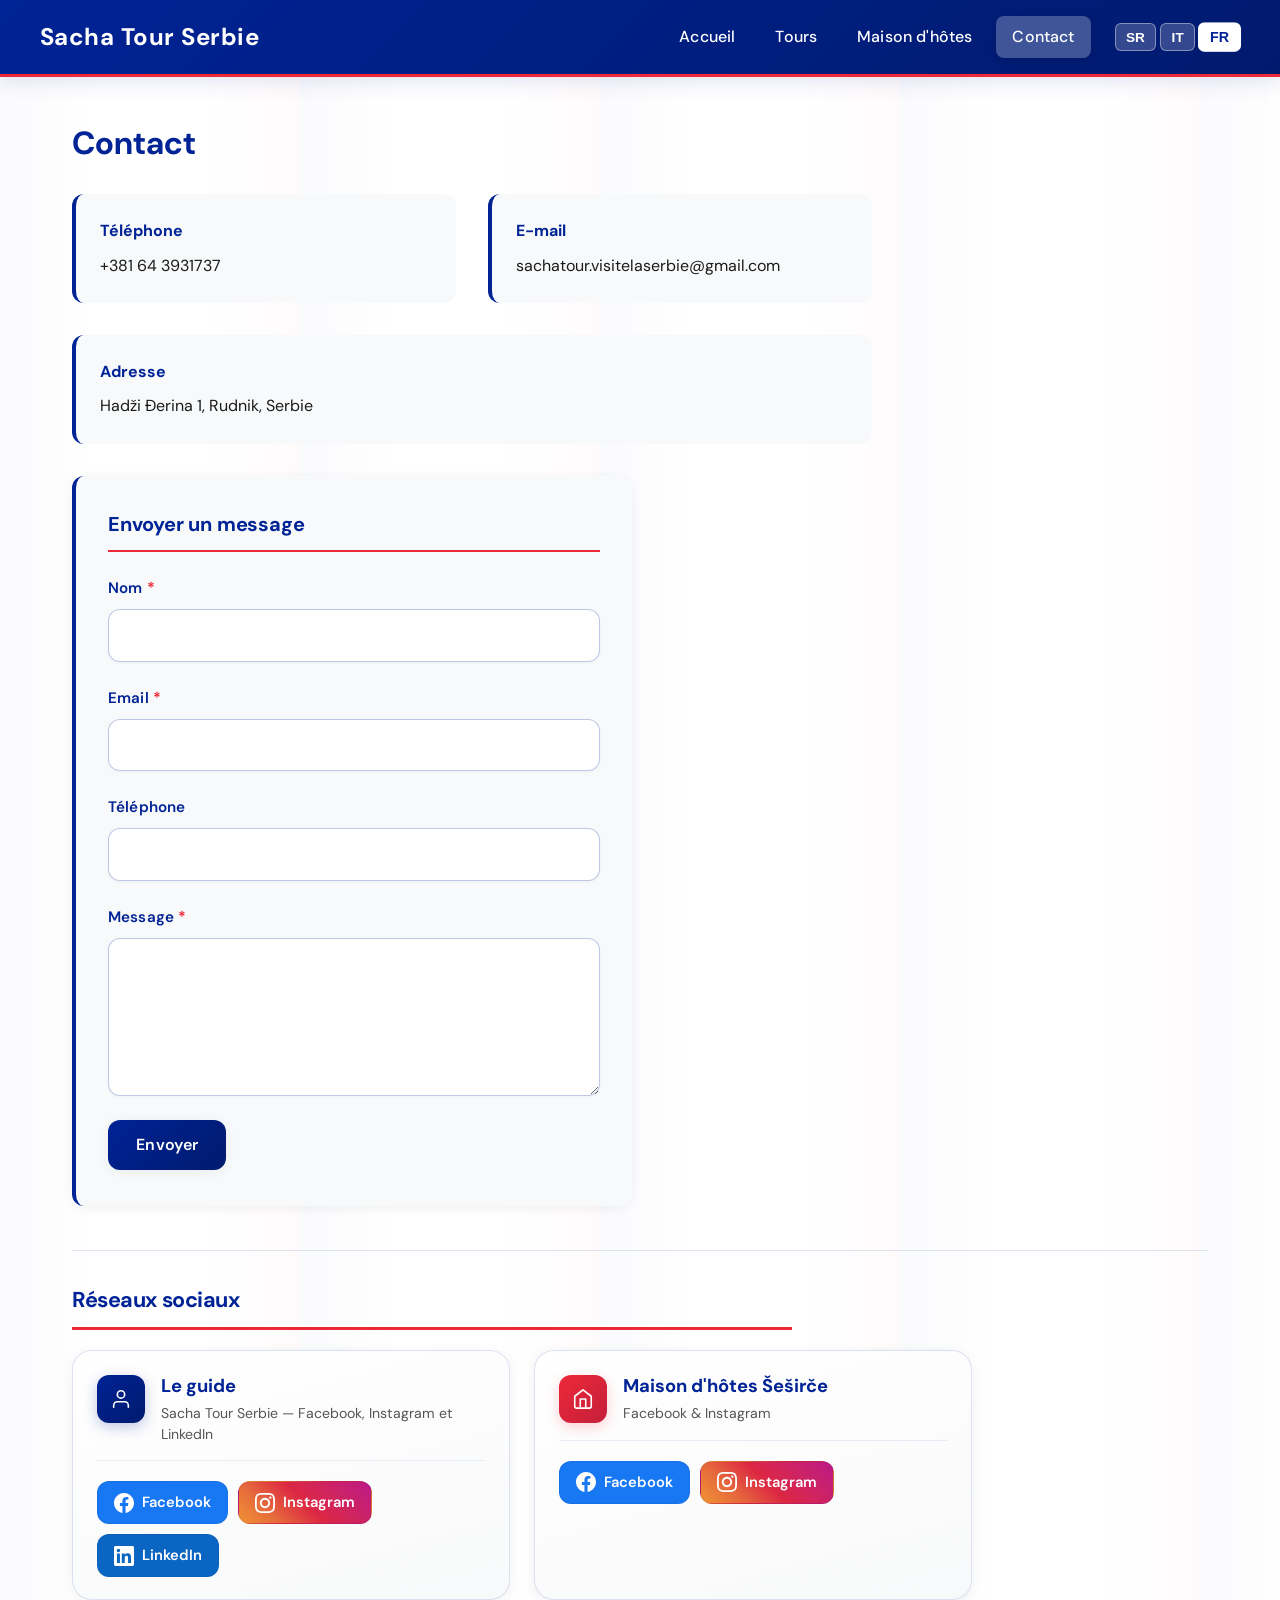
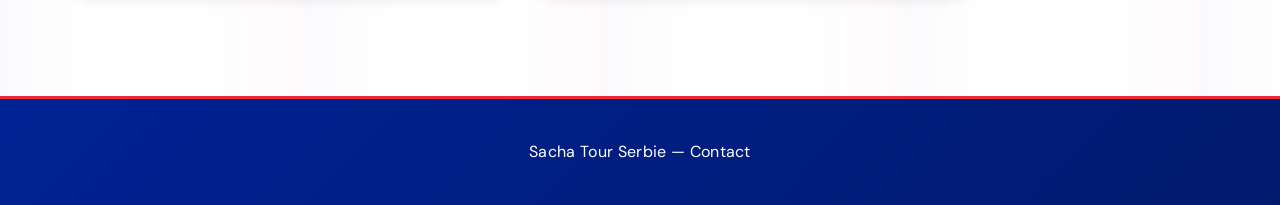
==== commit 56a2342a: "Navigation fix" ====
--- a/contact.html
+++ b/contact.html
@@ -3,7 +3,22 @@
 <head>
   <meta charset="UTF-8">
   <meta name="viewport" content="width=device-width, initial-scale=1.0">
-  <title>Sacha Tours — Contact</title>
+  <meta name="description" content="Contact Sacha Tour Serbie : téléphone, e-mail, formulaire et réseaux sociaux. Réservation de visites guidées et de la maison d'hôtes Šeširče.">
+  <meta name="robots" content="index, follow">
+  <meta name="theme-color" content="#002395">
+  <link rel="canonical" href="https://sachatourserbie.com/contact.html">
+  <meta property="og:type" content="website">
+  <meta property="og:site_name" content="Sacha Tour Serbie">
+  <meta property="og:title" content="Sacha Tour Serbie — Contact">
+  <meta property="og:description" content="Contact et réservation — Sacha Tour Serbie.">
+  <meta property="og:url" content="https://sachatourserbie.com/contact.html">
+  <meta property="og:image" content="https://sachatourserbie.com/images/guide/1.webp">
+  <meta property="og:locale" content="fr_FR">
+  <meta name="twitter:card" content="summary_large_image">
+  <meta name="twitter:title" content="Sacha Tour Serbie — Contact">
+  <meta name="twitter:description" content="Contact et réservation — Sacha Tour Serbie.">
+  <meta name="twitter:image" content="https://sachatourserbie.com/images/guide/1.webp">
+  <title>Sacha Tour Serbie — Contact</title>
   <link rel="preconnect" href="https://fonts.googleapis.com">
   <link rel="preconnect" href="https://fonts.gstatic.com" crossorigin>
   <link href="https://fonts.googleapis.com/css2?family=DM+Sans:ital,opsz,wght@0,9..40,400;0,9..40,500;0,9..40,600;0,9..40,700;1,9..40,400&display=swap" rel="stylesheet">
@@ -13,18 +28,24 @@
   <header class="site-header">
     <div class="header-inner">
       <a href="index.html" class="site-logo" data-i18n="meta.siteName">Sacha Tours</a>
-      <nav class="nav-main">
-        <a href="index.html" data-i18n="nav.home">Accueil</a>
-        <a href="tours.html" data-i18n="nav.tours">Tours</a>
-        <a href="household.html" data-i18n="nav.household">Maison</a>
-        <a href="contact.html" class="active" data-i18n="nav.contact">Contact</a>
-      </nav>
-      <div class="lang-switcher">
-        <button type="button" data-lang="sr">SR</button>
-        <button type="button" data-lang="it">IT</button>
-        <button type="button" data-lang="fr">FR</button>
+      <button type="button" class="nav-menu-toggle" id="nav-menu-toggle" aria-expanded="false" aria-controls="site-nav-panel" aria-label="Menu">
+        <span class="nav-menu-bar" aria-hidden="true"></span>
+      </button>
+      <div class="header-nav-cluster" id="site-nav-panel">
+        <nav class="nav-main">
+          <a href="index.html" data-i18n="nav.home">Accueil</a>
+          <a href="tours.html" data-i18n="nav.tours">Tours</a>
+          <a href="household.html" data-i18n="nav.household">Maison</a>
+          <a href="contact.html" class="active" data-i18n="nav.contact">Contact</a>
+        </nav>
+        <div class="lang-switcher">
+          <button type="button" data-lang="sr">SR</button>
+          <button type="button" data-lang="it">IT</button>
+          <button type="button" data-lang="fr">FR</button>
+        </div>
       </div>
     </div>
+    <div class="nav-backdrop" id="nav-backdrop" aria-hidden="true"></div>
   </header>
 
   <main class="contact-page">
--- a/css/style.css
+++ b/css/style.css
@@ -72,8 +72,194 @@
   display: flex;
   align-items: center;
   justify-content: space-between;
-  flex-wrap: wrap;
-  gap: 1rem;
+  flex-wrap: nowrap;
+  gap: 0.75rem 1rem;
+}
+
+.header-nav-cluster {
+  display: flex;
+  align-items: center;
+  gap: 1rem 1.5rem;
+  flex-wrap: nowrap;
+}
+
+.nav-menu-toggle {
+  display: none;
+  flex-shrink: 0;
+  align-items: center;
+  justify-content: center;
+  width: 44px;
+  height: 44px;
+  margin-left: auto;
+  padding: 0;
+  border: 1px solid rgba(255, 255, 255, 0.45);
+  border-radius: 10px;
+  background: rgba(255, 255, 255, 0.15);
+  color: var(--france-white);
+  cursor: pointer;
+  transition: background var(--transition), border-color var(--transition);
+}
+
+.nav-menu-toggle:hover {
+  background: rgba(255, 255, 255, 0.28);
+  border-color: rgba(255, 255, 255, 0.65);
+}
+
+.nav-menu-toggle:focus-visible {
+  outline: 2px solid var(--france-white);
+  outline-offset: 2px;
+}
+
+.nav-menu-toggle .nav-menu-bar {
+  display: block;
+  width: 20px;
+  height: 2px;
+  background: var(--france-white);
+  border-radius: 1px;
+  position: relative;
+}
+
+.nav-menu-toggle .nav-menu-bar::before,
+.nav-menu-toggle .nav-menu-bar::after {
+  content: '';
+  position: absolute;
+  left: 0;
+  width: 20px;
+  height: 2px;
+  background: var(--france-white);
+  border-radius: 1px;
+  transition: top 0.2s ease, transform 0.2s ease;
+}
+
+.nav-menu-toggle .nav-menu-bar::before {
+  top: -7px;
+}
+
+.nav-menu-toggle .nav-menu-bar::after {
+  top: 7px;
+}
+
+.nav-menu-toggle[aria-expanded='true'] .nav-menu-bar {
+  background: transparent;
+}
+
+.nav-menu-toggle[aria-expanded='true'] .nav-menu-bar::before {
+  top: 0;
+  transform: rotate(45deg);
+}
+
+.nav-menu-toggle[aria-expanded='true'] .nav-menu-bar::after {
+  top: 0;
+  transform: rotate(-45deg);
+}
+
+.nav-backdrop {
+  display: none;
+}
+
+body.nav-menu-open {
+  overflow: hidden;
+}
+
+@media (max-width: 900px) {
+  .nav-backdrop {
+    display: block;
+    position: fixed;
+    inset: 0;
+    z-index: 210;
+    background: rgba(0, 0, 0, 0.45);
+    border: 0;
+    padding: 0;
+    margin: 0;
+    cursor: pointer;
+    -webkit-tap-highlight-color: transparent;
+    opacity: 0;
+    visibility: hidden;
+    pointer-events: none;
+    transition: opacity 0.25s ease, visibility 0.25s ease;
+  }
+
+  .nav-backdrop.is-open {
+    opacity: 1;
+    visibility: visible;
+    pointer-events: auto;
+  }
+  .site-header {
+    padding: 0.55rem 1rem;
+    z-index: 230;
+  }
+
+  .site-logo {
+    order: 0;
+    font-size: 1.15rem;
+    line-height: 1.2;
+    max-width: calc(100% - 52px);
+    flex: 1;
+    min-width: 0;
+  }
+
+  .nav-menu-toggle {
+    display: flex;
+    order: 2;
+  }
+
+  .header-nav-cluster {
+    order: 3;
+    position: fixed;
+    top: 0;
+    right: 0;
+    bottom: 0;
+    width: min(19.5rem, 88vw);
+    max-width: 100%;
+    flex-direction: column;
+    flex-wrap: nowrap;
+    align-items: stretch;
+    justify-content: flex-start;
+    gap: 1.25rem;
+    padding: calc(0.55rem + 3.25rem + env(safe-area-inset-top, 0px)) 1.25rem 1.5rem;
+    margin: 0;
+    background: linear-gradient(180deg, var(--blue-dark) 0%, var(--france-blue) 45%, #001540 100%);
+    box-shadow: -8px 0 32px rgba(0, 0, 0, 0.35);
+    z-index: 220;
+    overflow-y: auto;
+    transform: translateX(100%);
+    visibility: hidden;
+    transition: transform 0.28s ease, visibility 0.28s ease;
+  }
+
+  .header-nav-cluster.is-open {
+    transform: translateX(0);
+    visibility: visible;
+  }
+
+  .header-inner .nav-main {
+    flex-direction: column;
+    flex-wrap: nowrap;
+    align-items: stretch;
+    gap: 0.35rem;
+  }
+
+  .header-inner .nav-main a {
+    width: 100%;
+    text-align: left;
+    padding: 0.65rem 0.85rem;
+    border-radius: 10px;
+  }
+
+  .header-inner .lang-switcher {
+    margin-top: 0.5rem;
+    padding-top: 1rem;
+    border-top: 1px solid rgba(255, 255, 255, 0.2);
+    justify-content: flex-start;
+    flex-wrap: wrap;
+    gap: 0.4rem;
+  }
+
+  .header-inner .lang-switcher button {
+    flex: 1;
+    min-width: 4.5rem;
+    padding: 0.5rem 0.75rem;
+  }
 }
 
 .site-logo {
